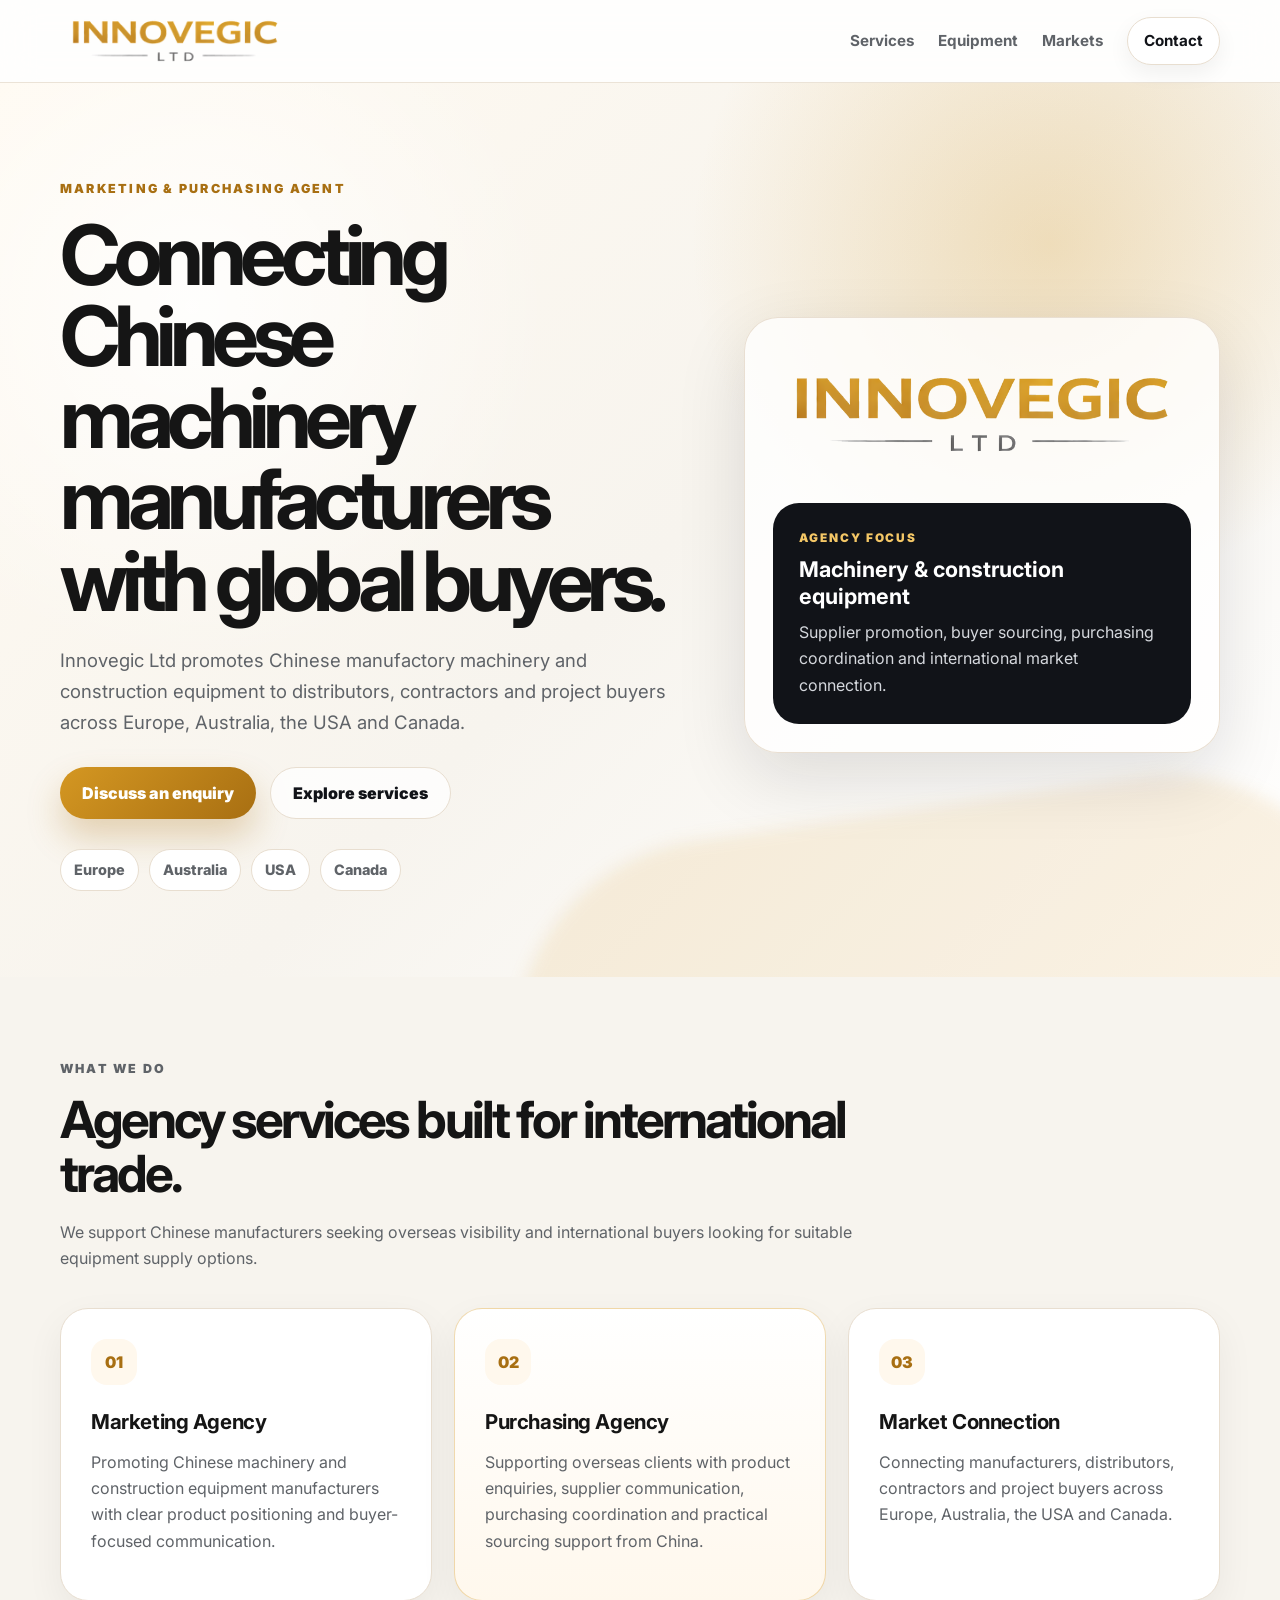
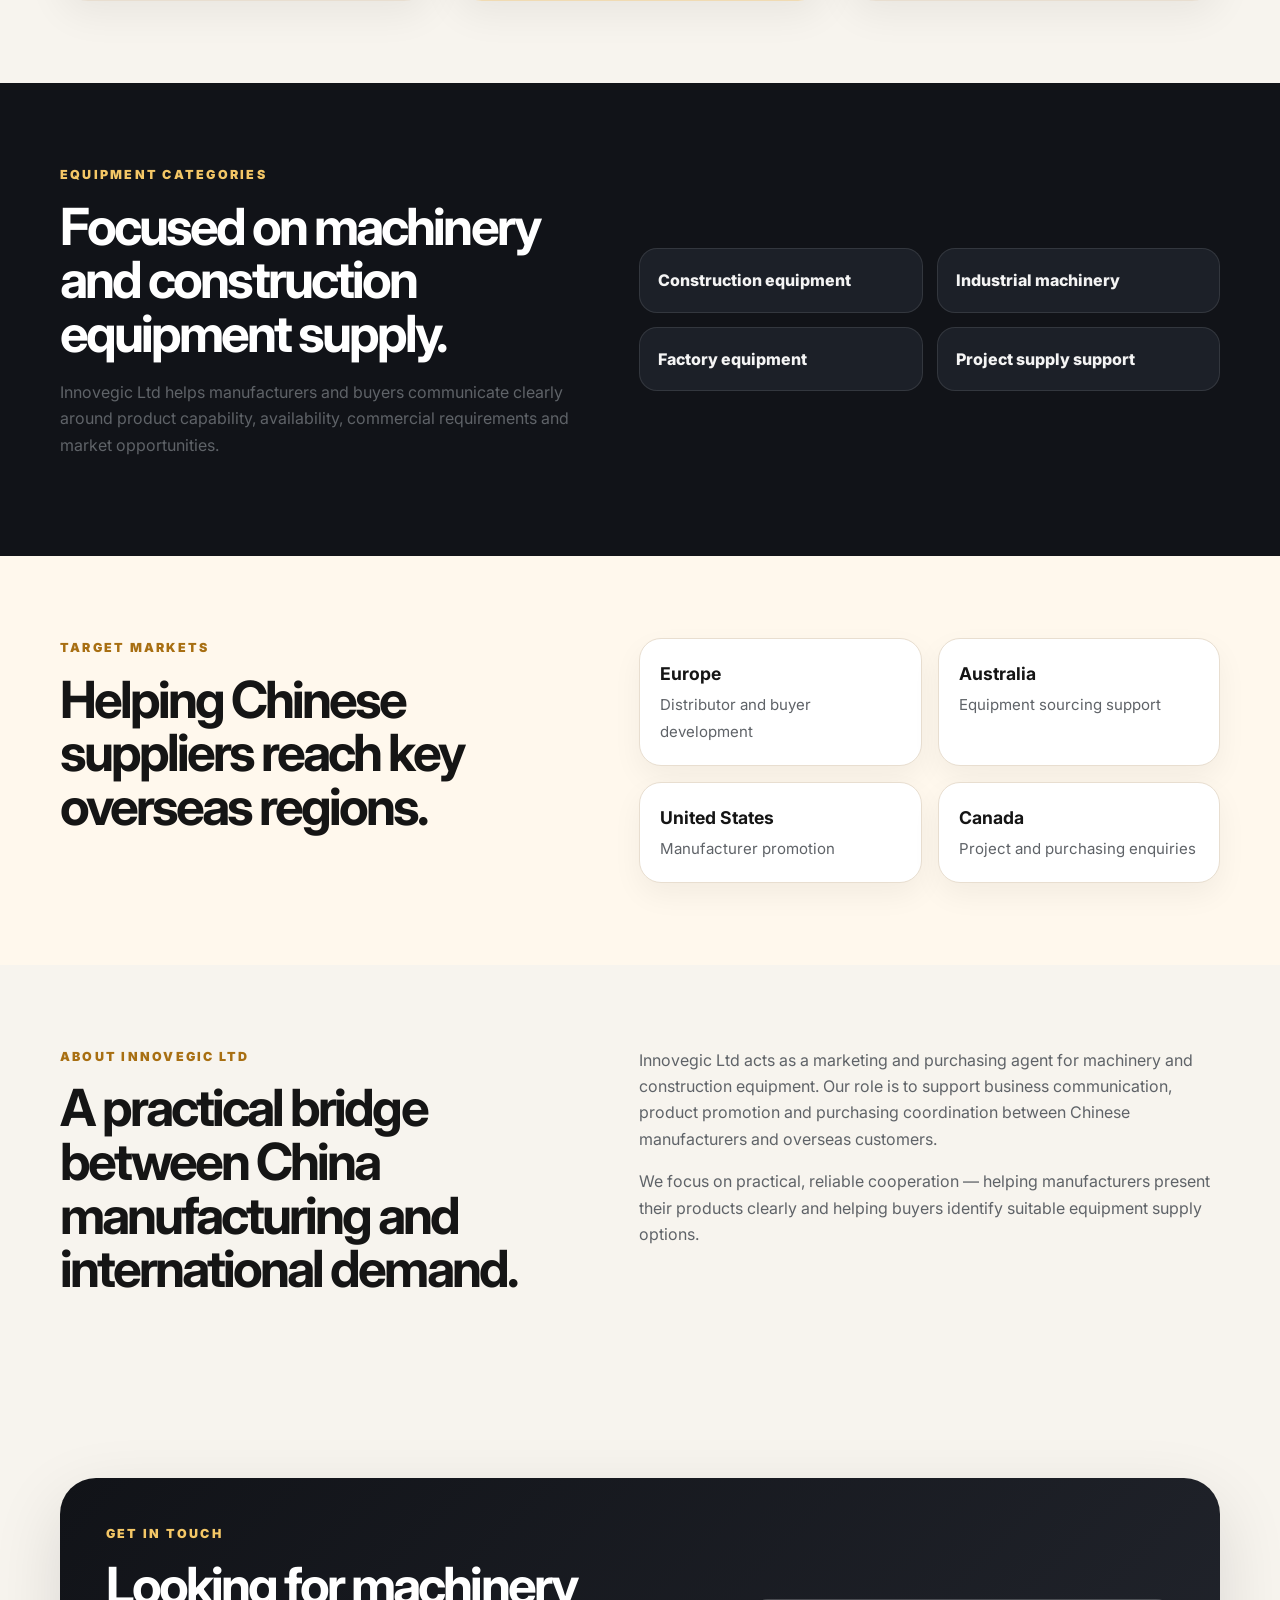
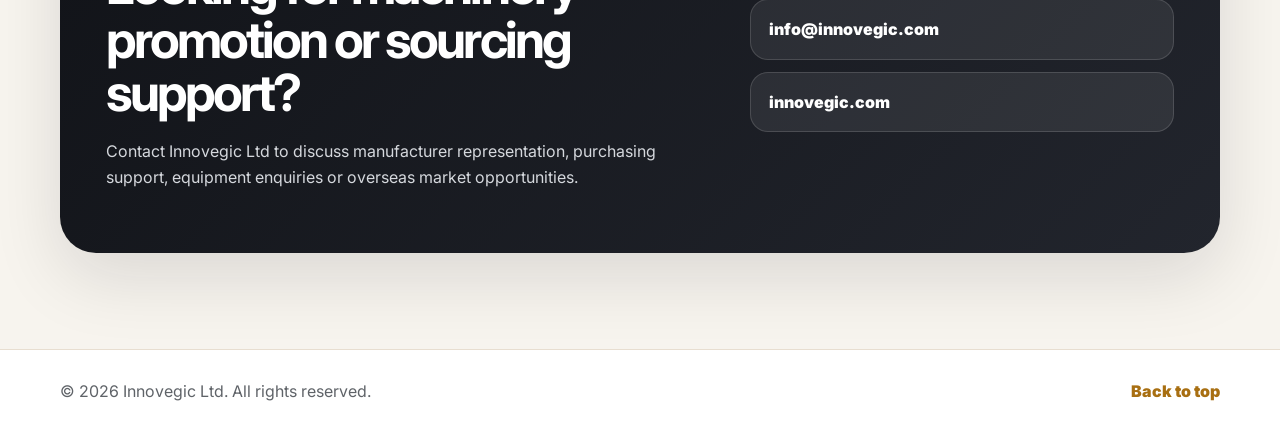
==== index.html @ ca4c2d1f "Add files via upload first load" ====
<!DOCTYPE html>
<html lang="en-GB">
<head>
  <meta charset="UTF-8" />
  <meta name="viewport" content="width=device-width, initial-scale=1.0" />
  <meta name="description" content="Innovegic Ltd is a marketing and purchasing agent helping Chinese machinery and construction equipment manufacturers reach buyers in Europe, Australia, the USA and Canada." />
  <meta name="keywords" content="Innovegic Ltd, China machinery, construction equipment, marketing agent, purchasing agent, sourcing agent, Europe, Australia, USA, Canada" />
  <meta name="theme-color" content="#d49722" />
  <meta property="og:title" content="Innovegic Ltd | Machinery & Construction Equipment Agency" />
  <meta property="og:description" content="Marketing and purchasing agency for Chinese machinery and construction equipment manufacturers targeting Europe, Australia, the USA and Canada." />
  <meta property="og:type" content="website" />
  <meta property="og:url" content="https://innovegic.com" />
  <meta property="og:image" content="social-preview.png" />
  <title>Innovegic Ltd | Machinery & Construction Equipment Agency</title>
  <link rel="preconnect" href="https://fonts.googleapis.com">
  <link rel="preconnect" href="https://fonts.gstatic.com" crossorigin>
  <link href="https://fonts.googleapis.com/css2?family=Inter:wght@400;500;600;700;800;900&display=swap" rel="stylesheet">
  <link rel="stylesheet" href="style.css" />
</head>
<body>
  <header class="site-header">
    <div class="container nav-wrap">
      <a class="brand" href="#top" aria-label="Innovegic Ltd home">
        <img src="innovegic-logo-header.png" alt="Innovegic Ltd" class="brand-logo" />
      </a>
      <nav class="nav" aria-label="Primary navigation">
        <a href="#services">Services</a>
        <a href="#equipment">Equipment</a>
        <a href="#markets">Markets</a>
        <a href="#contact" class="nav-cta">Contact</a>
      </nav>
    </div>
  </header>

  <main id="top">
    <section class="hero">
      <div class="container hero-grid">
        <div class="hero-content">
          <p class="eyebrow">Marketing & purchasing agent</p>
          <h1>Connecting Chinese machinery manufacturers with global buyers.</h1>
          <p class="hero-text">
            Innovegic Ltd promotes Chinese manufactory machinery and construction equipment to
            distributors, contractors and project buyers across Europe, Australia, the USA and Canada.
          </p>
          <div class="hero-actions">
            <a class="btn btn-primary" href="mailto:info@innovegic.com">Discuss an enquiry</a>
            <a class="btn btn-secondary" href="#services">Explore services</a>
          </div>
          <div class="trust-row" aria-label="Target regions">
            <span>Europe</span><span>Australia</span><span>USA</span><span>Canada</span>
          </div>
        </div>
        <aside class="hero-panel" aria-label="Innovegic agency summary">
          <img src="innovegic-logo-transparent.png" alt="Innovegic Ltd logo" class="panel-logo" />
          <div class="panel-card">
            <span class="panel-label">Agency focus</span>
            <strong>Machinery & construction equipment</strong>
            <p>Supplier promotion, buyer sourcing, purchasing coordination and international market connection.</p>
          </div>
        </aside>
      </div>
    </section>

    <section id="services" class="section">
      <div class="container">
        <div class="section-heading">
          <p class="eyebrow">What we do</p>
          <h2>Agency services built for international trade.</h2>
          <p>
            We support Chinese manufacturers seeking overseas visibility and international buyers looking for suitable equipment supply options.
          </p>
        </div>
        <div class="cards three">
          <article class="card">
            <div class="icon">01</div>
            <h3>Marketing Agency</h3>
            <p>Promoting Chinese machinery and construction equipment manufacturers with clear product positioning and buyer-focused communication.</p>
          </article>
          <article class="card featured-card">
            <div class="icon">02</div>
            <h3>Purchasing Agency</h3>
            <p>Supporting overseas clients with product enquiries, supplier communication, purchasing coordination and practical sourcing support from China.</p>
          </article>
          <article class="card">
            <div class="icon">03</div>
            <h3>Market Connection</h3>
            <p>Connecting manufacturers, distributors, contractors and project buyers across Europe, Australia, the USA and Canada.</p>
          </article>
        </div>
      </div>
    </section>

    <section id="equipment" class="section section-dark">
      <div class="container split align-center">
        <div>
          <p class="eyebrow gold">Equipment categories</p>
          <h2>Focused on machinery and construction equipment supply.</h2>
          <p>
            Innovegic Ltd helps manufacturers and buyers communicate clearly around product capability,
            availability, commercial requirements and market opportunities.
          </p>
        </div>
        <div class="equipment-grid">
          <span>Construction equipment</span>
          <span>Industrial machinery</span>
          <span>Factory equipment</span>
          <span>Project supply support</span>
        </div>
      </div>
    </section>

    <section id="markets" class="section section-soft">
      <div class="container split">
        <div>
          <p class="eyebrow">Target markets</p>
          <h2>Helping Chinese suppliers reach key overseas regions.</h2>
        </div>
        <div class="market-list">
          <div class="market-item"><strong>Europe</strong><span>Distributor and buyer development</span></div>
          <div class="market-item"><strong>Australia</strong><span>Equipment sourcing support</span></div>
          <div class="market-item"><strong>United States</strong><span>Manufacturer promotion</span></div>
          <div class="market-item"><strong>Canada</strong><span>Project and purchasing enquiries</span></div>
        </div>
      </div>
    </section>

    <section id="about" class="section">
      <div class="container split">
        <div>
          <p class="eyebrow">About Innovegic Ltd</p>
          <h2>A practical bridge between China manufacturing and international demand.</h2>
        </div>
        <div class="copy-block">
          <p>
            Innovegic Ltd acts as a marketing and purchasing agent for machinery and construction equipment.
            Our role is to support business communication, product promotion and purchasing coordination between
            Chinese manufacturers and overseas customers.
          </p>
          <p>
            We focus on practical, reliable cooperation — helping manufacturers present their products clearly and helping buyers identify suitable equipment supply options.
          </p>
        </div>
      </div>
    </section>

    <section id="contact" class="section contact-section">
      <div class="container contact-box">
        <div>
          <p class="eyebrow gold">Get in touch</p>
          <h2>Looking for machinery promotion or sourcing support?</h2>
          <p>
            Contact Innovegic Ltd to discuss manufacturer representation, purchasing support,
            equipment enquiries or overseas market opportunities.
          </p>
        </div>
        <div class="contact-details">
          <a class="contact-link" href="mailto:info@innovegic.com">info@innovegic.com</a>
          <a class="contact-link" href="https://innovegic.com">innovegic.com</a>
        </div>
      </div>
    </section>
  </main>

  <footer class="site-footer">
    <div class="container footer-wrap">
      <p>© <span id="year"></span> Innovegic Ltd. All rights reserved.</p>
      <a href="#top">Back to top</a>
    </div>
  </footer>

  <script>
    document.getElementById('year').textContent = new Date().getFullYear();
  </script>
</body>
</html>
---- style.css ----
/* Innovegic Ltd professional static website */
:root {
  --bg: #f7f4ee;
  --surface: #ffffff;
  --surface-soft: #fff8ed;
  --text: #151515;
  --muted: #5f6368;
  --dark: #111318;
  --dark-soft: #1c2028;
  --gold: #d49722;
  --gold-dark: #a86f12;
  --gold-light: #f4c766;
  --border: #e8ded0;
  --shadow: 0 24px 70px rgba(17, 19, 24, 0.12);
  --radius: 28px;
}

* { box-sizing: border-box; }
html { scroll-behavior: smooth; }
body {
  margin: 0;
  font-family: 'Inter', system-ui, -apple-system, BlinkMacSystemFont, 'Segoe UI', sans-serif;
  color: var(--text);
  background: var(--bg);
  line-height: 1.65;
}
a { color: inherit; }
.container { width: min(1160px, calc(100% - 34px)); margin: 0 auto; }

.site-header {
  position: sticky;
  top: 0;
  z-index: 50;
  background: rgba(255, 255, 255, 0.88);
  backdrop-filter: blur(18px);
  border-bottom: 1px solid rgba(232, 222, 208, 0.85);
}
.nav-wrap {
  min-height: 82px;
  display: flex;
  align-items: center;
  justify-content: space-between;
  gap: 28px;
}
.brand { display: inline-flex; align-items: center; text-decoration: none; }
.brand-logo { width: 230px; max-width: 52vw; height: auto; display: block; }
.nav { display: flex; align-items: center; gap: 24px; color: var(--muted); font-weight: 700; font-size: 0.95rem; }
.nav a { text-decoration: none; }
.nav a:hover { color: var(--gold-dark); }
.nav-cta { color: var(--dark) !important; border: 1px solid var(--border); background: #fff; padding: 10px 16px; border-radius: 999px; box-shadow: 0 8px 22px rgba(17, 19, 24, 0.06); }

.hero {
  position: relative;
  overflow: hidden;
  padding: 96px 0 86px;
  background:
    radial-gradient(circle at 82% 18%, rgba(212, 151, 34, 0.26), transparent 28%),
    radial-gradient(circle at 15% 25%, rgba(255, 255, 255, 0.85), transparent 28%),
    linear-gradient(135deg, #fffaf1 0%, #f7f4ee 52%, #ffffff 100%);
}
.hero::after {
  content: '';
  position: absolute;
  inset: auto -8% -28% 40%;
  height: 420px;
  border-radius: 999px;
  background: rgba(212, 151, 34, 0.12);
  filter: blur(8px);
  transform: rotate(-8deg);
}
.hero-grid { position: relative; z-index: 1; display: grid; grid-template-columns: 1.14fr 0.86fr; gap: 54px; align-items: center; }
.eyebrow { margin: 0 0 14px; color: var(--gold-dark); font-size: 0.78rem; text-transform: uppercase; letter-spacing: 0.18em; font-weight: 900; }
.eyebrow.gold { color: var(--gold-light); }
h1, h2, h3, p { margin-top: 0; }
h1 { max-width: 820px; font-size: clamp(2.55rem, 6.5vw, 5.25rem); line-height: 0.98; letter-spacing: -0.078em; margin-bottom: 24px; }
h2 { font-size: clamp(2rem, 4vw, 3.2rem); line-height: 1.05; letter-spacing: -0.058em; margin-bottom: 18px; }
h3 { font-size: 1.28rem; margin-bottom: 10px; letter-spacing: -0.02em; }
.hero-text { max-width: 720px; color: var(--muted); font-size: 1.16rem; margin-bottom: 30px; }
.hero-actions { display: flex; flex-wrap: wrap; gap: 14px; margin-bottom: 30px; }
.btn { display: inline-flex; align-items: center; justify-content: center; min-height: 52px; padding: 0 22px; border-radius: 999px; text-decoration: none; font-weight: 900; transition: transform .18s ease, box-shadow .18s ease, background .18s ease; }
.btn:hover { transform: translateY(-2px); }
.btn-primary { color: white; background: linear-gradient(135deg, var(--gold), var(--gold-dark)); box-shadow: 0 18px 34px rgba(168, 111, 18, 0.28); }
.btn-secondary { color: var(--dark); background: rgba(255,255,255,0.78); border: 1px solid var(--border); }
.trust-row { display: flex; flex-wrap: wrap; gap: 10px; }
.trust-row span { background: #fff; border: 1px solid var(--border); border-radius: 999px; padding: 8px 13px; color: var(--muted); font-weight: 800; font-size: 0.9rem; }

.hero-panel { background: rgba(255, 255, 255, 0.78); border: 1px solid rgba(232, 222, 208, 0.95); border-radius: 34px; padding: 28px; box-shadow: var(--shadow); }
.panel-logo { width: 100%; height: auto; display: block; margin: 8px auto 28px; }
.panel-card { background: var(--dark); color: #fff; border-radius: 26px; padding: 26px; }
.panel-label { display: block; color: var(--gold-light); font-weight: 900; text-transform: uppercase; letter-spacing: 0.16em; font-size: 0.74rem; margin-bottom: 8px; }
.panel-card strong { display: block; font-size: 1.35rem; line-height: 1.22; margin-bottom: 10px; }
.panel-card p { margin-bottom: 0; color: #d5d8dd; }

.section { padding: 82px 0; }
.section-heading { max-width: 800px; margin-bottom: 36px; }
.section-heading p, .copy-block p, .card p, .contact-box p, .section-dark p { color: var(--muted); }
.cards { display: grid; gap: 22px; }
.cards.three { grid-template-columns: repeat(3, 1fr); }
.card { background: var(--surface); border: 1px solid var(--border); border-radius: var(--radius); padding: 30px; box-shadow: 0 14px 38px rgba(17,19,24,0.06); transition: transform .18s ease, box-shadow .18s ease; }
.card:hover { transform: translateY(-4px); box-shadow: 0 22px 48px rgba(17,19,24,0.10); }
.featured-card { background: linear-gradient(180deg, #ffffff, #fff8ed); border-color: rgba(212,151,34,0.34); }
.icon { width: 46px; height: 46px; border-radius: 16px; display: grid; place-items: center; background: var(--surface-soft); color: var(--gold-dark); font-weight: 900; margin-bottom: 20px; }

.split { display: grid; grid-template-columns: 0.95fr 1.05fr; gap: 54px; align-items: start; }
.align-center { align-items: center; }
.section-dark { background: var(--dark); color: #fff; }
.section-dark h2 { color: #fff; }
.equipment-grid { display: grid; grid-template-columns: repeat(2, 1fr); gap: 14px; }
.equipment-grid span { background: var(--dark-soft); border: 1px solid rgba(255,255,255,0.10); border-radius: 18px; padding: 18px; color: #f4f4f4; font-weight: 800; }
.section-soft { background: var(--surface-soft); }
.market-list { display: grid; grid-template-columns: repeat(2, 1fr); gap: 16px; }
.market-item { background: #fff; border: 1px solid var(--border); border-radius: 22px; padding: 20px; box-shadow: 0 12px 30px rgba(17,19,24,0.05); }
.market-item strong { display: block; font-size: 1.1rem; margin-bottom: 3px; }
.market-item span { color: var(--muted); font-size: 0.94rem; }

.contact-section { padding-bottom: 96px; }
.contact-box { display: grid; grid-template-columns: 1.18fr 0.82fr; gap: 34px; align-items: center; background: linear-gradient(135deg, #111318, #22252d); color: white; border-radius: 36px; padding: 46px; box-shadow: var(--shadow); }
.contact-box p { color: #d5d8dd; }
.contact-details { display: grid; gap: 12px; }
.contact-link { display: block; text-decoration: none; background: rgba(255,255,255,0.08); border: 1px solid rgba(255,255,255,0.14); border-radius: 18px; padding: 16px 18px; font-weight: 900; }
.contact-link:hover { background: rgba(255,255,255,0.13); }
.site-footer { border-top: 1px solid var(--border); background: #fff; color: var(--muted); }
.footer-wrap { min-height: 82px; display: flex; align-items: center; justify-content: space-between; gap: 20px; }
.footer-wrap p { margin: 0; }
.footer-wrap a { font-weight: 900; text-decoration: none; color: var(--gold-dark); }

@media (max-width: 900px) {
  .hero-grid, .cards.three, .split, .contact-box { grid-template-columns: 1fr; }
  .hero { padding: 62px 0 70px; }
  .nav { display: none; }
  .brand-logo { width: 205px; }
  .equipment-grid, .market-list { grid-template-columns: 1fr; }
  .contact-box { padding: 32px; }
}
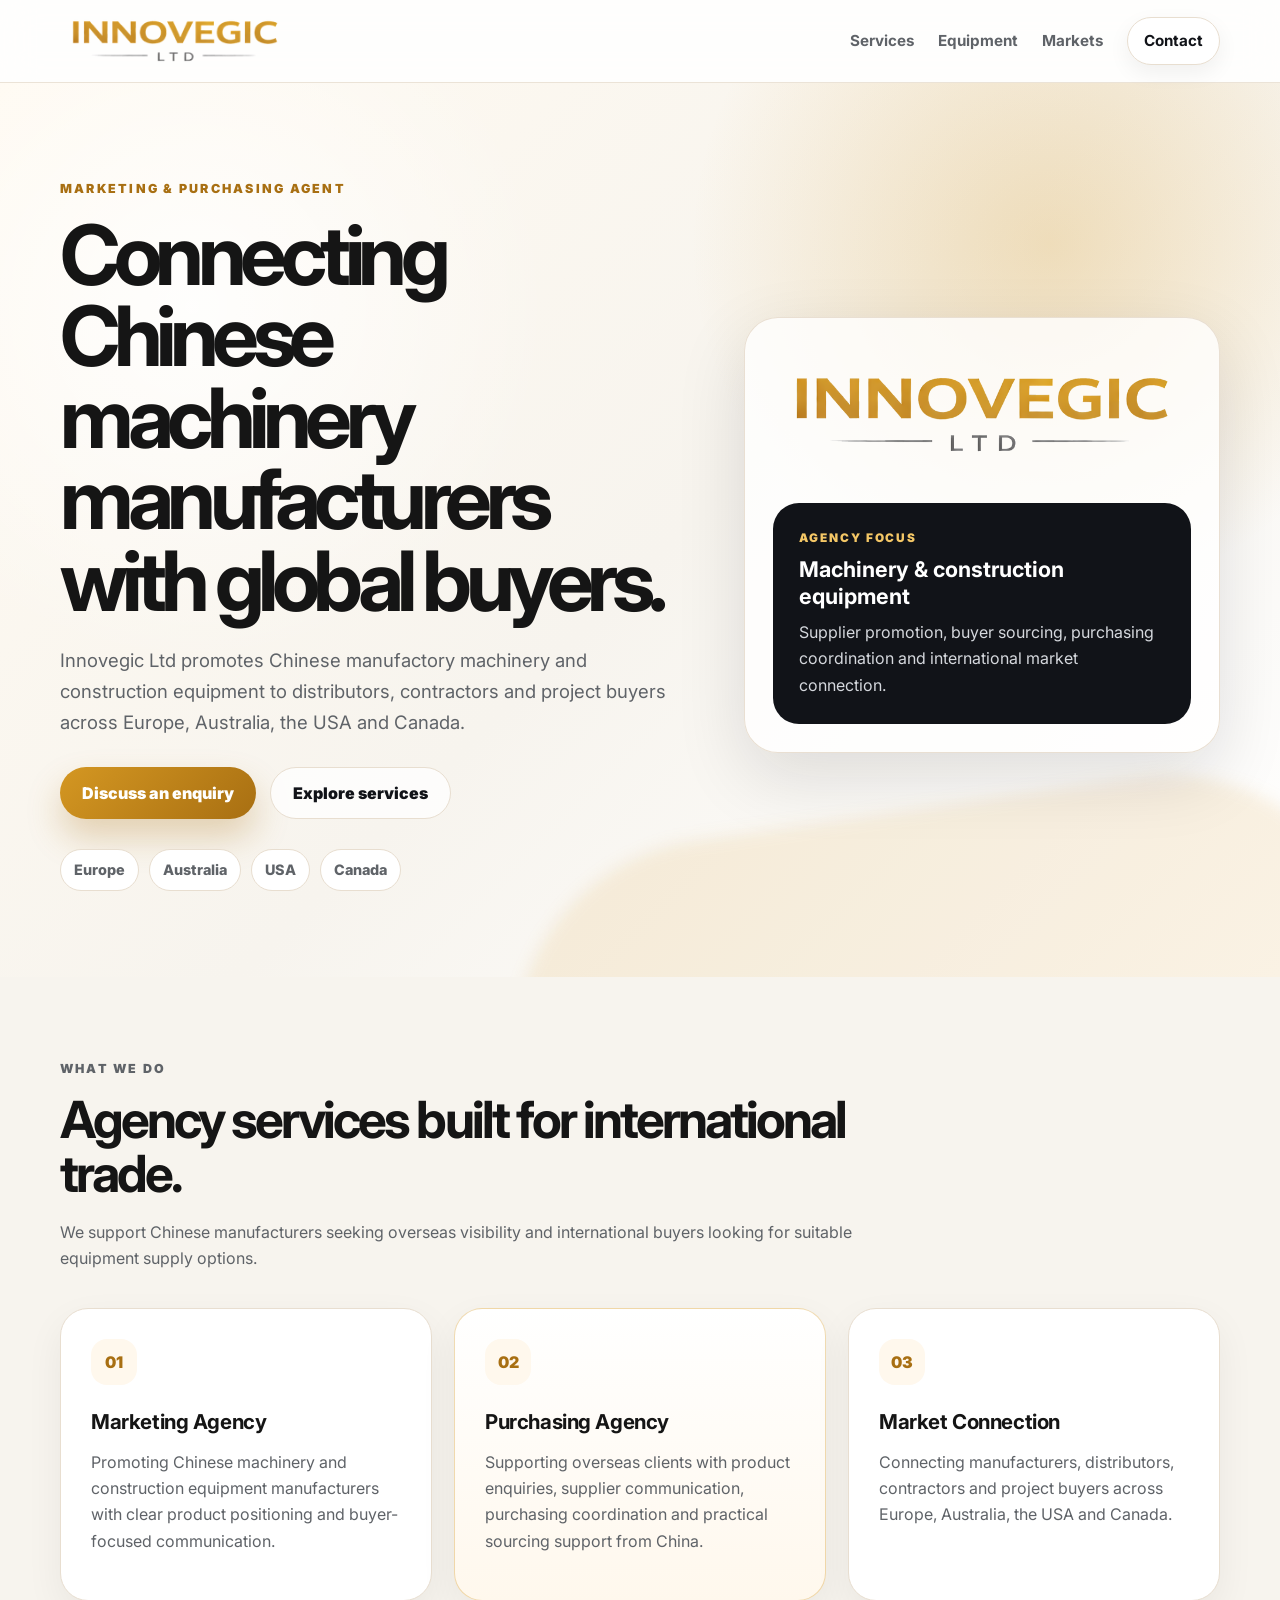
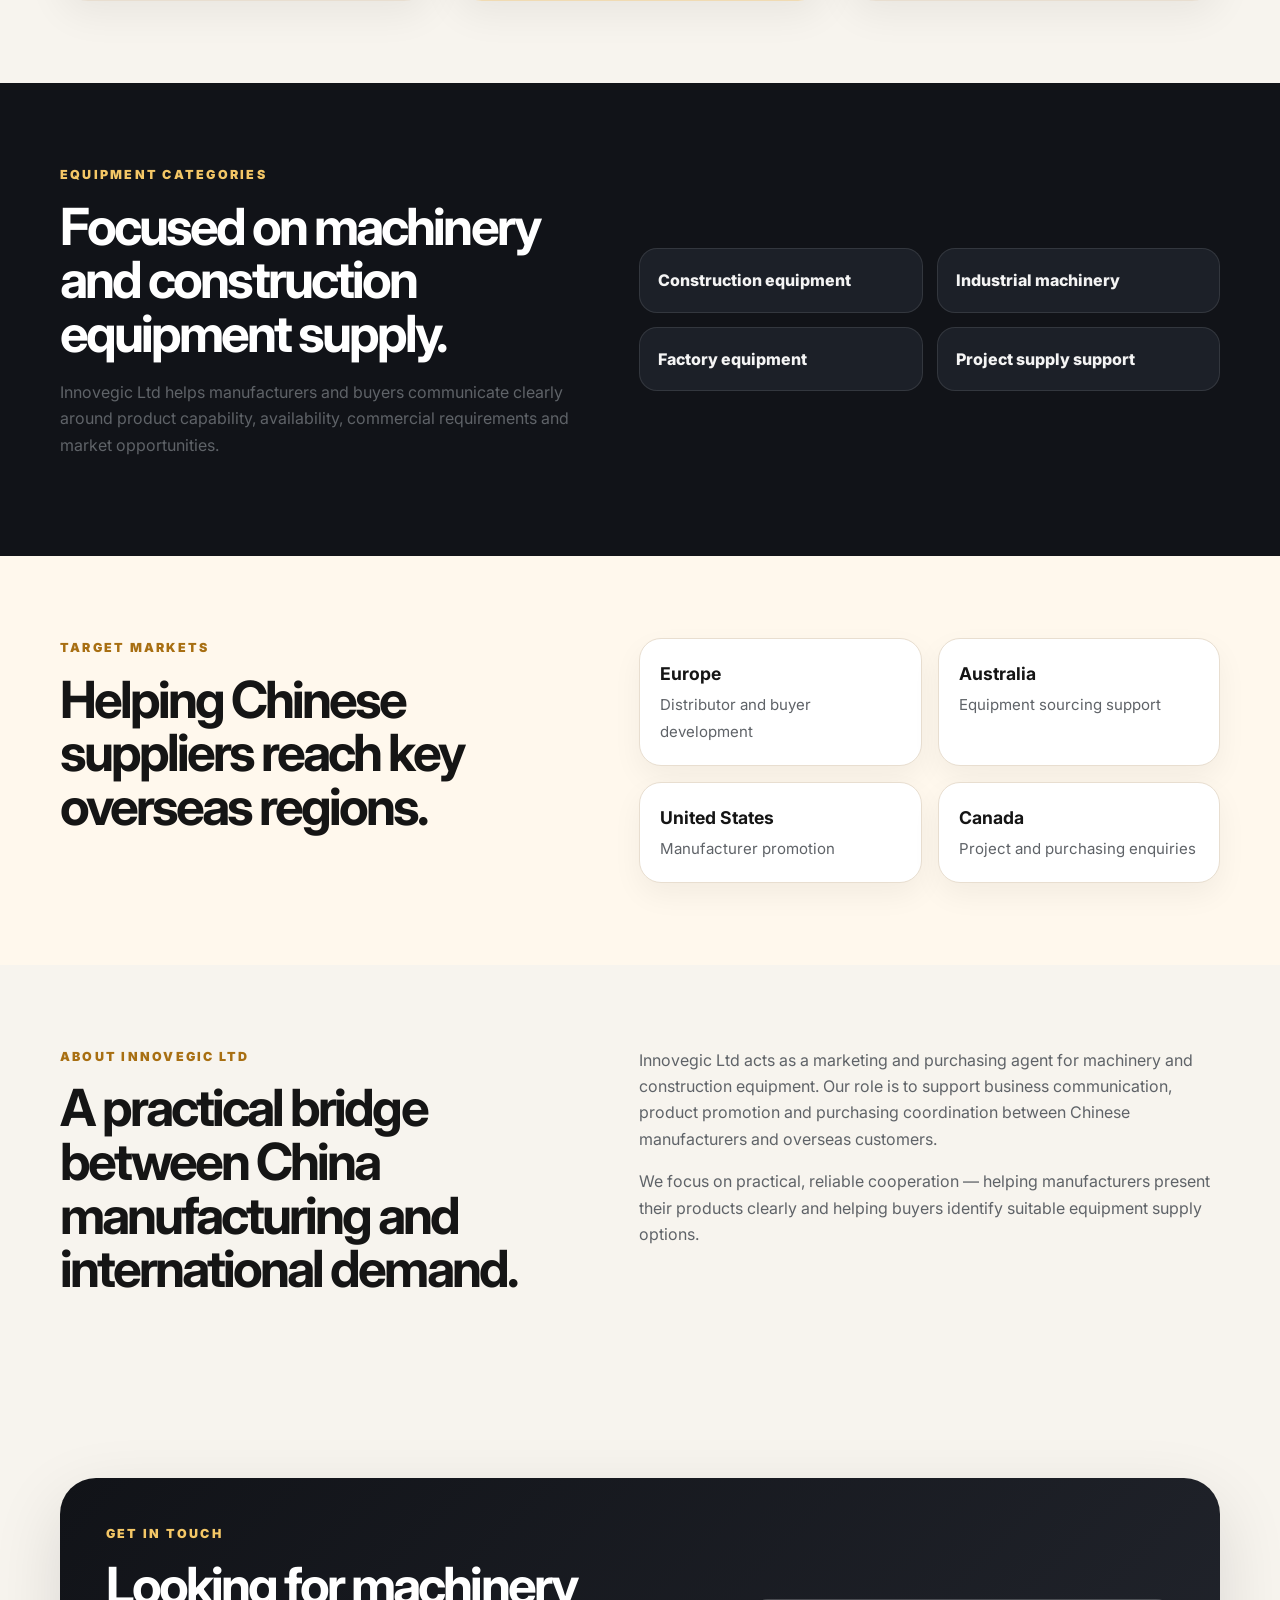
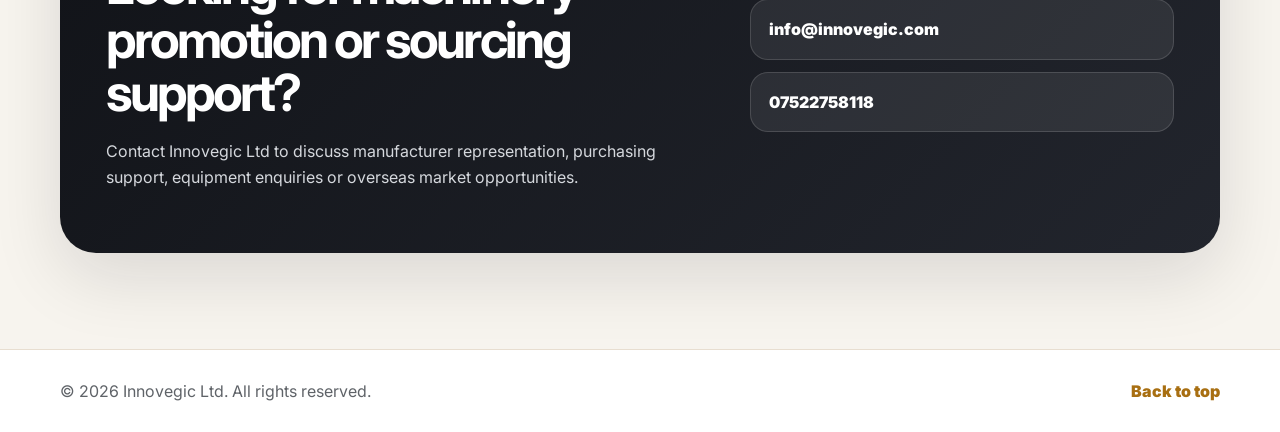
==== commit 7ed47429: "Update index.html add phone number" ====
--- a/index.html
+++ b/index.html
@@ -155,7 +155,7 @@
         </div>
         <div class="contact-details">
           <a class="contact-link" href="mailto:info@innovegic.com">info@innovegic.com</a>
-          <a class="contact-link" href="https://innovegic.com">innovegic.com</a>
+          <span class="contact-link">07522758118</span>
         </div>
       </div>
     </section>
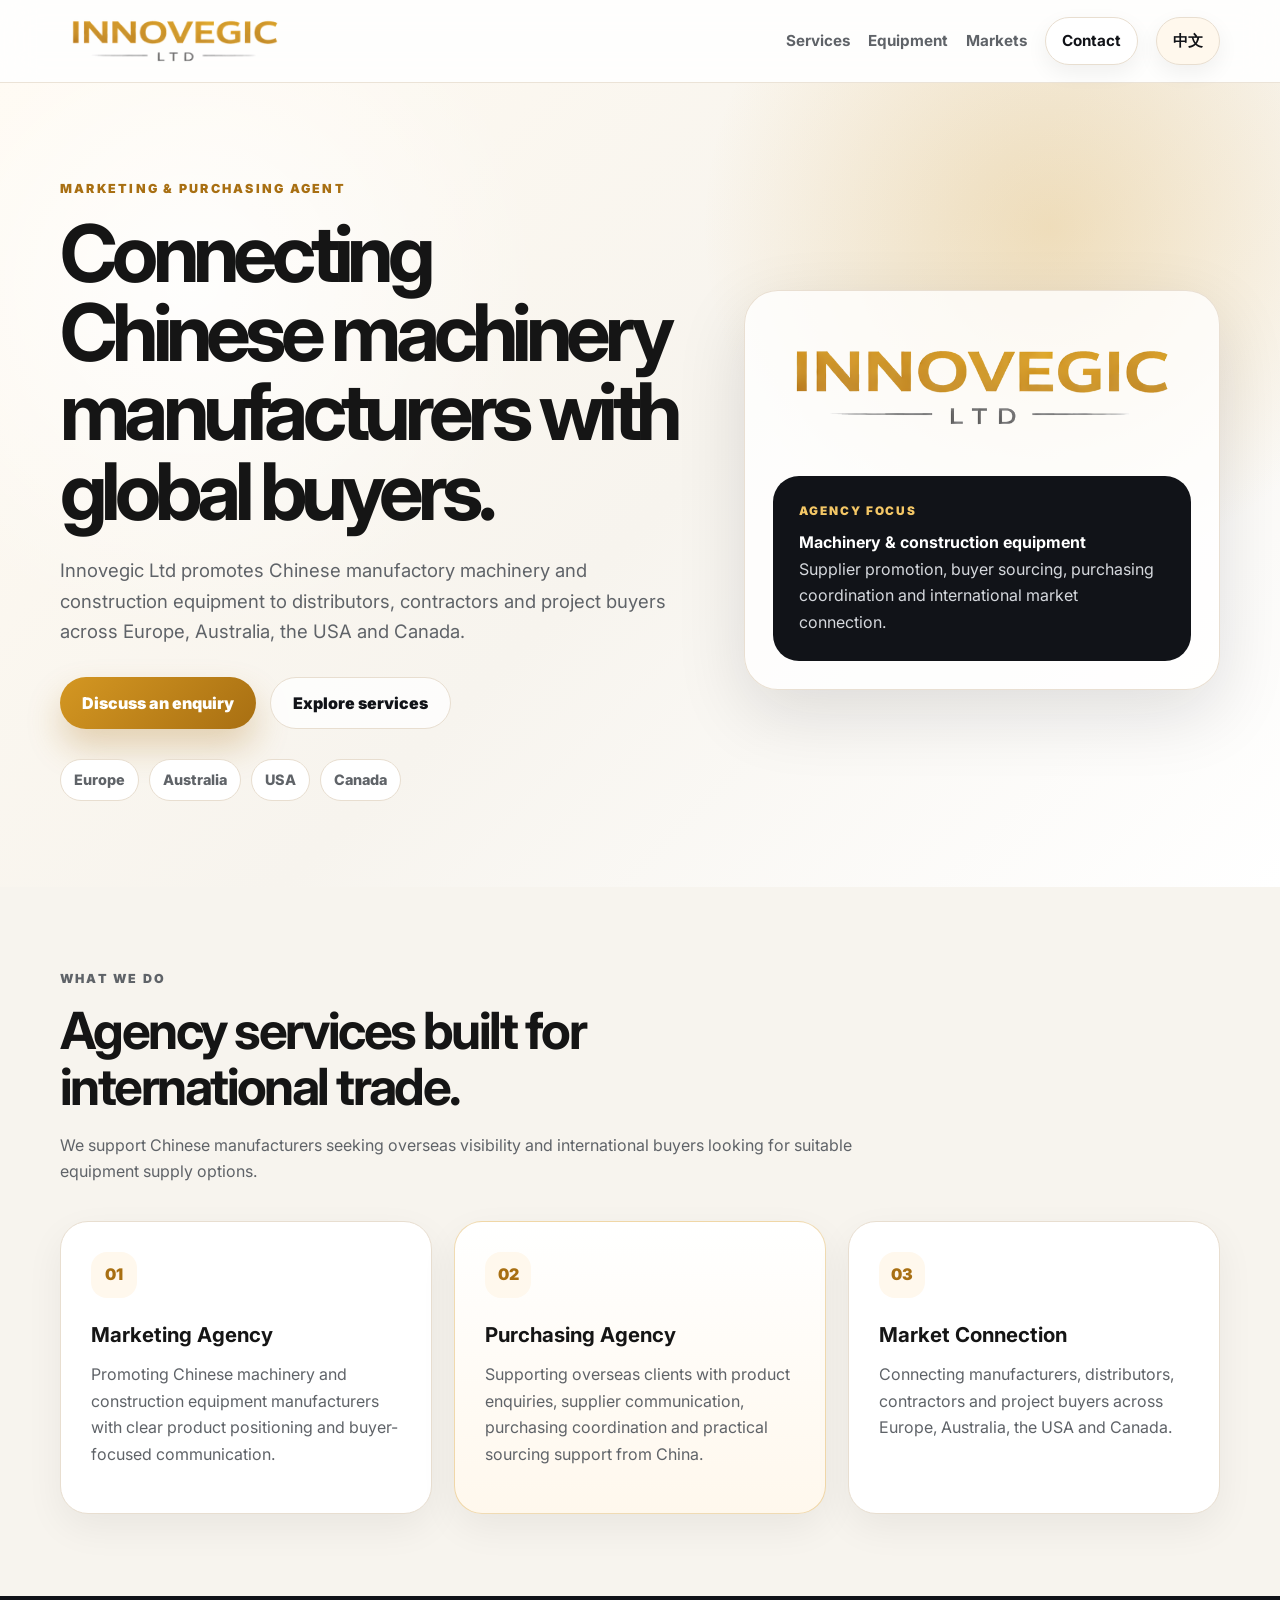
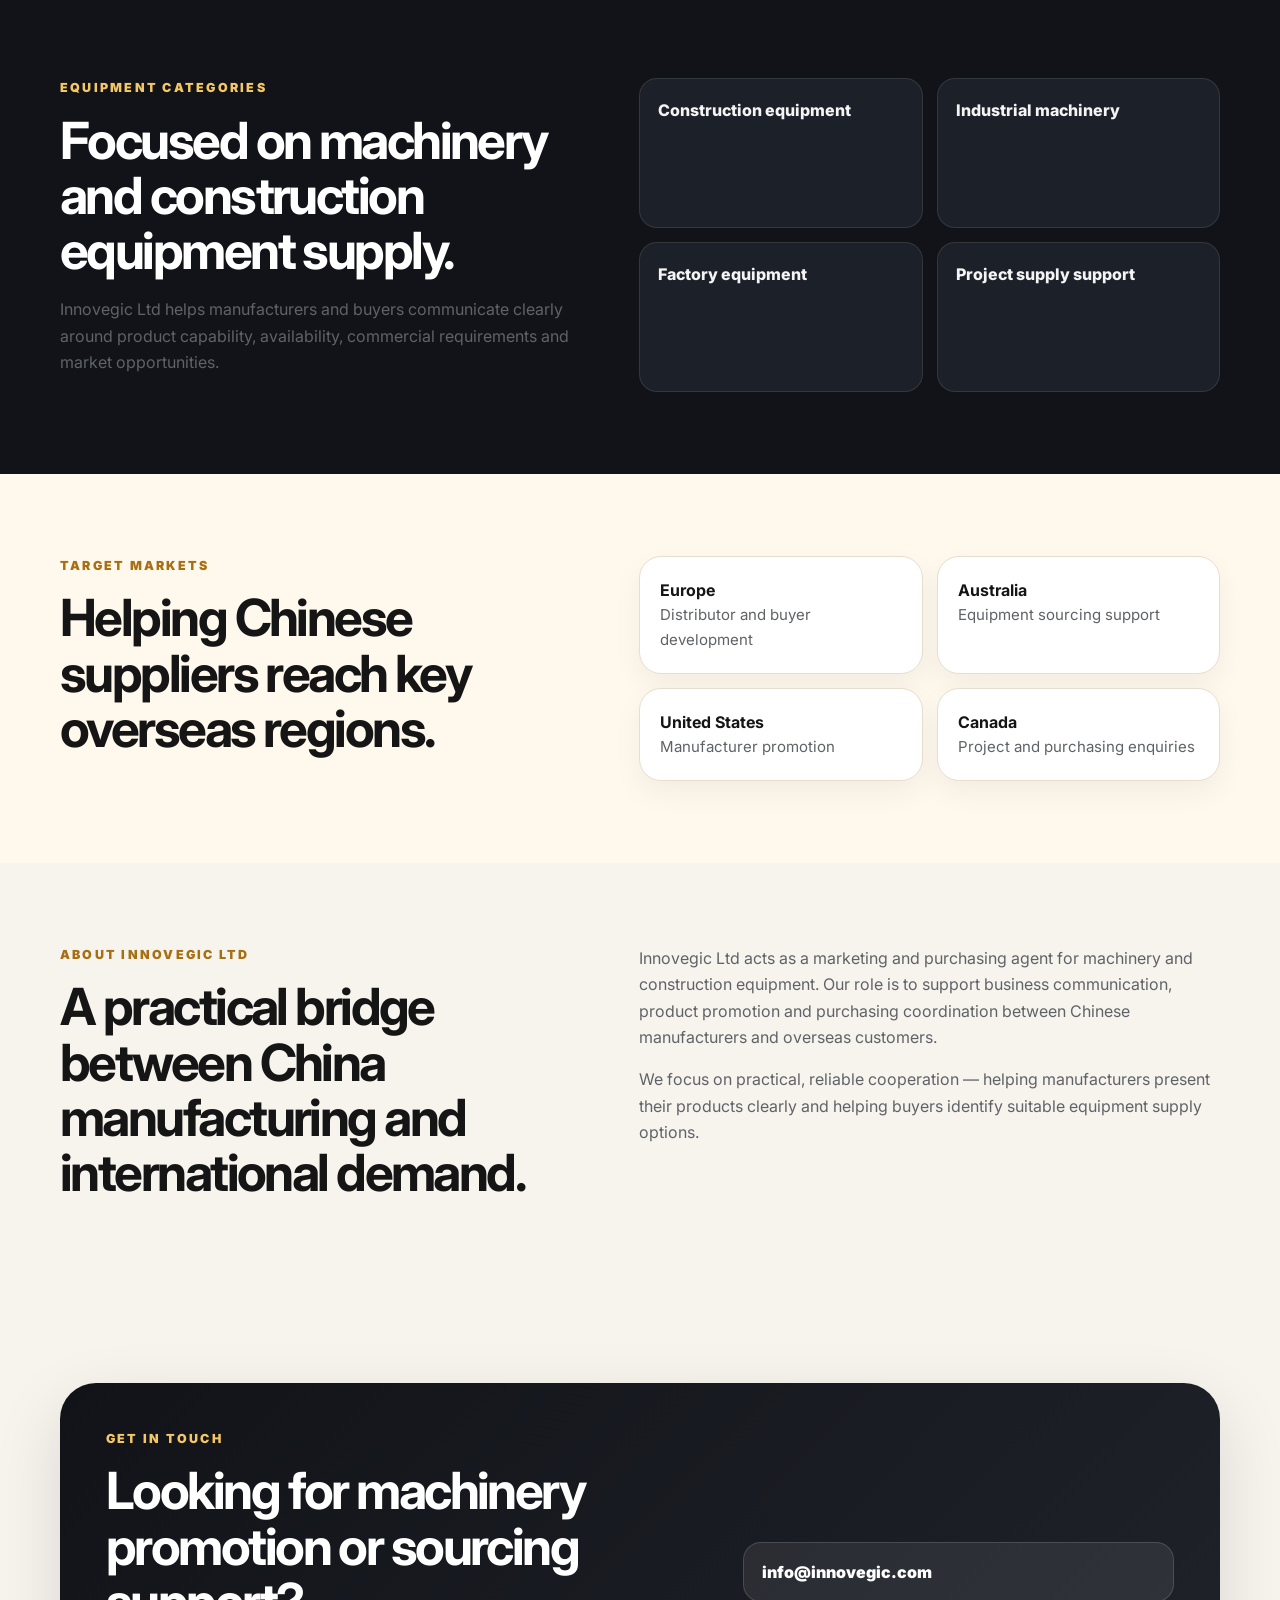
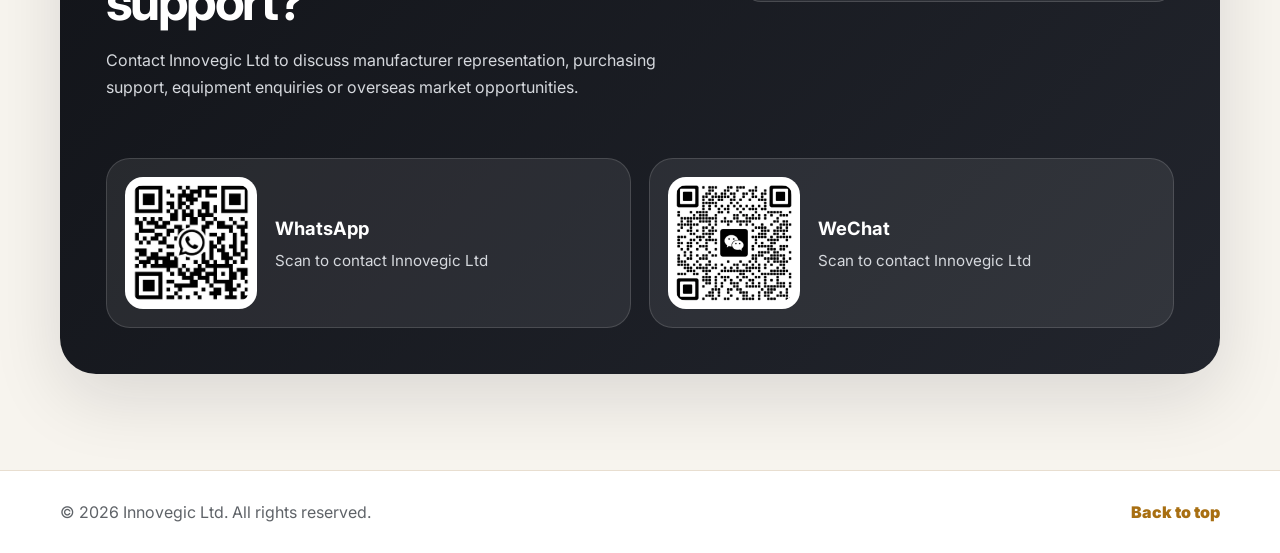
==== commit f021f463: "d d" ====
--- a/index.html
+++ b/index.html
@@ -4,13 +4,11 @@
   <meta charset="UTF-8" />
   <meta name="viewport" content="width=device-width, initial-scale=1.0" />
   <meta name="description" content="Innovegic Ltd is a marketing and purchasing agent helping Chinese machinery and construction equipment manufacturers reach buyers in Europe, Australia, the USA and Canada." />
-  <meta name="keywords" content="Innovegic Ltd, China machinery, construction equipment, marketing agent, purchasing agent, sourcing agent, Europe, Australia, USA, Canada" />
   <meta name="theme-color" content="#d49722" />
   <meta property="og:title" content="Innovegic Ltd | Machinery & Construction Equipment Agency" />
   <meta property="og:description" content="Marketing and purchasing agency for Chinese machinery and construction equipment manufacturers targeting Europe, Australia, the USA and Canada." />
   <meta property="og:type" content="website" />
-  <meta property="og:url" content="https://innovegic.com" />
-  <meta property="og:image" content="social-preview.png" />
+  <meta property="og:image" content="assets/social-preview.png" />
   <title>Innovegic Ltd | Machinery & Construction Equipment Agency</title>
   <link rel="preconnect" href="https://fonts.googleapis.com">
   <link rel="preconnect" href="https://fonts.gstatic.com" crossorigin>
@@ -18,158 +16,13 @@
   <link rel="stylesheet" href="style.css" />
 </head>
 <body>
-  <header class="site-header">
-    <div class="container nav-wrap">
-      <a class="brand" href="#top" aria-label="Innovegic Ltd home">
-        <img src="innovegic-logo-header.png" alt="Innovegic Ltd" class="brand-logo" />
-      </a>
-      <nav class="nav" aria-label="Primary navigation">
-        <a href="#services">Services</a>
-        <a href="#equipment">Equipment</a>
-        <a href="#markets">Markets</a>
-        <a href="#contact" class="nav-cta">Contact</a>
-      </nav>
-    </div>
-  </header>
-
-  <main id="top">
-    <section class="hero">
-      <div class="container hero-grid">
-        <div class="hero-content">
-          <p class="eyebrow">Marketing & purchasing agent</p>
-          <h1>Connecting Chinese machinery manufacturers with global buyers.</h1>
-          <p class="hero-text">
-            Innovegic Ltd promotes Chinese manufactory machinery and construction equipment to
-            distributors, contractors and project buyers across Europe, Australia, the USA and Canada.
-          </p>
-          <div class="hero-actions">
-            <a class="btn btn-primary" href="mailto:info@innovegic.com">Discuss an enquiry</a>
-            <a class="btn btn-secondary" href="#services">Explore services</a>
-          </div>
-          <div class="trust-row" aria-label="Target regions">
-            <span>Europe</span><span>Australia</span><span>USA</span><span>Canada</span>
-          </div>
-        </div>
-        <aside class="hero-panel" aria-label="Innovegic agency summary">
-          <img src="innovegic-logo-transparent.png" alt="Innovegic Ltd logo" class="panel-logo" />
-          <div class="panel-card">
-            <span class="panel-label">Agency focus</span>
-            <strong>Machinery & construction equipment</strong>
-            <p>Supplier promotion, buyer sourcing, purchasing coordination and international market connection.</p>
-          </div>
-        </aside>
-      </div>
-    </section>
-
-    <section id="services" class="section">
-      <div class="container">
-        <div class="section-heading">
-          <p class="eyebrow">What we do</p>
-          <h2>Agency services built for international trade.</h2>
-          <p>
-            We support Chinese manufacturers seeking overseas visibility and international buyers looking for suitable equipment supply options.
-          </p>
-        </div>
-        <div class="cards three">
-          <article class="card">
-            <div class="icon">01</div>
-            <h3>Marketing Agency</h3>
-            <p>Promoting Chinese machinery and construction equipment manufacturers with clear product positioning and buyer-focused communication.</p>
-          </article>
-          <article class="card featured-card">
-            <div class="icon">02</div>
-            <h3>Purchasing Agency</h3>
-            <p>Supporting overseas clients with product enquiries, supplier communication, purchasing coordination and practical sourcing support from China.</p>
-          </article>
-          <article class="card">
-            <div class="icon">03</div>
-            <h3>Market Connection</h3>
-            <p>Connecting manufacturers, distributors, contractors and project buyers across Europe, Australia, the USA and Canada.</p>
-          </article>
-        </div>
-      </div>
-    </section>
-
-    <section id="equipment" class="section section-dark">
-      <div class="container split align-center">
-        <div>
-          <p class="eyebrow gold">Equipment categories</p>
-          <h2>Focused on machinery and construction equipment supply.</h2>
-          <p>
-            Innovegic Ltd helps manufacturers and buyers communicate clearly around product capability,
-            availability, commercial requirements and market opportunities.
-          </p>
-        </div>
-        <div class="equipment-grid">
-          <span>Construction equipment</span>
-          <span>Industrial machinery</span>
-          <span>Factory equipment</span>
-          <span>Project supply support</span>
-        </div>
-      </div>
-    </section>
-
-    <section id="markets" class="section section-soft">
-      <div class="container split">
-        <div>
-          <p class="eyebrow">Target markets</p>
-          <h2>Helping Chinese suppliers reach key overseas regions.</h2>
-        </div>
-        <div class="market-list">
-          <div class="market-item"><strong>Europe</strong><span>Distributor and buyer development</span></div>
-          <div class="market-item"><strong>Australia</strong><span>Equipment sourcing support</span></div>
-          <div class="market-item"><strong>United States</strong><span>Manufacturer promotion</span></div>
-          <div class="market-item"><strong>Canada</strong><span>Project and purchasing enquiries</span></div>
-        </div>
-      </div>
-    </section>
-
-    <section id="about" class="section">
-      <div class="container split">
-        <div>
-          <p class="eyebrow">About Innovegic Ltd</p>
-          <h2>A practical bridge between China manufacturing and international demand.</h2>
-        </div>
-        <div class="copy-block">
-          <p>
-            Innovegic Ltd acts as a marketing and purchasing agent for machinery and construction equipment.
-            Our role is to support business communication, product promotion and purchasing coordination between
-            Chinese manufacturers and overseas customers.
-          </p>
-          <p>
-            We focus on practical, reliable cooperation — helping manufacturers present their products clearly and helping buyers identify suitable equipment supply options.
-          </p>
-        </div>
-      </div>
-    </section>
-
-    <section id="contact" class="section contact-section">
-      <div class="container contact-box">
-        <div>
-          <p class="eyebrow gold">Get in touch</p>
-          <h2>Looking for machinery promotion or sourcing support?</h2>
-          <p>
-            Contact Innovegic Ltd to discuss manufacturer representation, purchasing support,
-            equipment enquiries or overseas market opportunities.
-          </p>
-        </div>
-        <div class="contact-details">
-          <a class="contact-link" href="mailto:info@innovegic.com">info@innovegic.com</a>
-          <span class="contact-link">07522758118</span>
-        </div>
-      </div>
-    </section>
-  </main>
-
-  <footer class="site-footer">
-    <div class="container footer-wrap">
-      <p>© <span id="year"></span> Innovegic Ltd. All rights reserved.</p>
-      <a href="#top">Back to top</a>
-    </div>
-  </footer>
-
-  <script>
-    document.getElementById('year').textContent = new Date().getFullYear();
-  </script>
-</body>
-</html>
+<header class="site-header"><div class="container nav-wrap"><a class="brand" href="#top"><img src="assets/innovegic-logo-header.png" alt="Innovegic Ltd" class="brand-logo" /></a><nav class="nav"><a href="#services">Services</a><a href="#equipment">Equipment</a><a href="#markets">Markets</a><a href="#contact" class="nav-cta">Contact</a><a href="zh.html" class="lang-switch">中文</a></nav></div></header>
+<main id="top">
+<section class="hero"><div class="container hero-grid"><div class="hero-content"><p class="eyebrow">Marketing & purchasing agent</p><h1>Connecting Chinese machinery manufacturers with global buyers.</h1><p class="hero-text">Innovegic Ltd promotes Chinese manufactory machinery and construction equipment to distributors, contractors and project buyers across Europe, Australia, the USA and Canada.</p><div class="hero-actions"><a class="btn btn-primary" href="mailto:info@innovegic.com">Discuss an enquiry</a><a class="btn btn-secondary" href="#services">Explore services</a></div><div class="trust-row"><span>Europe</span><span>Australia</span><span>USA</span><span>Canada</span></div></div><aside class="hero-panel"><img src="assets/innovegic-logo-transparent.png" alt="Innovegic Ltd logo" class="panel-logo" /><div class="panel-card"><span class="panel-label">Agency focus</span><strong>Machinery & construction equipment</strong><p>Supplier promotion, buyer sourcing, purchasing coordination and international market connection.</p></div></aside></div></section>
+<section id="services" class="section"><div class="container"><div class="section-heading"><p class="eyebrow">What we do</p><h2>Agency services built for international trade.</h2><p>We support Chinese manufacturers seeking overseas visibility and international buyers looking for suitable equipment supply options.</p></div><div class="cards three"><article class="card"><div class="icon">01</div><h3>Marketing Agency</h3><p>Promoting Chinese machinery and construction equipment manufacturers with clear product positioning and buyer-focused communication.</p></article><article class="card featured-card"><div class="icon">02</div><h3>Purchasing Agency</h3><p>Supporting overseas clients with product enquiries, supplier communication, purchasing coordination and practical sourcing support from China.</p></article><article class="card"><div class="icon">03</div><h3>Market Connection</h3><p>Connecting manufacturers, distributors, contractors and project buyers across Europe, Australia, the USA and Canada.</p></article></div></div></section>
+<section id="equipment" class="section section-dark"><div class="container split align-center"><div><p class="eyebrow gold">Equipment categories</p><h2>Focused on machinery and construction equipment supply.</h2><p>Innovegic Ltd helps manufacturers and buyers communicate clearly around product capability, availability, commercial requirements and market opportunities.</p></div><div class="equipment-grid"><span>Construction equipment</span><span>Industrial machinery</span><span>Factory equipment</span><span>Project supply support</span></div></div></section>
+<section id="markets" class="section section-soft"><div class="container split"><div><p class="eyebrow">Target markets</p><h2>Helping Chinese suppliers reach key overseas regions.</h2></div><div class="market-list"><div class="market-item"><strong>Europe</strong><span>Distributor and buyer development</span></div><div class="market-item"><strong>Australia</strong><span>Equipment sourcing support</span></div><div class="market-item"><strong>United States</strong><span>Manufacturer promotion</span></div><div class="market-item"><strong>Canada</strong><span>Project and purchasing enquiries</span></div></div></div></section>
+<section id="about" class="section"><div class="container split"><div><p class="eyebrow">About Innovegic Ltd</p><h2>A practical bridge between China manufacturing and international demand.</h2></div><div class="copy-block"><p>Innovegic Ltd acts as a marketing and purchasing agent for machinery and construction equipment. Our role is to support business communication, product promotion and purchasing coordination between Chinese manufacturers and overseas customers.</p><p>We focus on practical, reliable cooperation — helping manufacturers present their products clearly and helping buyers identify suitable equipment supply options.</p></div></div></section>
+<section id="contact" class="section contact-section"><div class="container contact-box"><div><p class="eyebrow gold">Get in touch</p><h2>Looking for machinery promotion or sourcing support?</h2><p>Contact Innovegic Ltd to discuss manufacturer representation, purchasing support, equipment enquiries or overseas market opportunities.</p></div><div class="contact-details"><a class="contact-link" href="mailto:info@innovegic.com">info@innovegic.com</a></div><div class="qr-contact-grid"><article class="qr-card"><img src="assets/whatsapp-qr.jpg" alt="WhatsApp QR code for Innovegic Ltd" /><div><strong>WhatsApp</strong><span>Scan to contact Innovegic Ltd</span></div></article><article class="qr-card"><img src="assets/wechat-qr.png" alt="WeChat QR code for Innovegic Ltd" /><div><strong>WeChat</strong><span>Scan to contact Innovegic Ltd</span></div></article></div></div></section>
+</main><footer class="site-footer"><div class="container footer-wrap"><p>© <span id="year"></span> Innovegic Ltd. All rights reserved.</p><a href="#top">Back to top</a></div></footer><script>document.getElementById('year').textContent=new Date().getFullYear();</script>
+</body></html>
--- a/style.css
+++ b/style.css
@@ -1,134 +1,2 @@
-/* Innovegic Ltd professional static website */
-:root {
-  --bg: #f7f4ee;
-  --surface: #ffffff;
-  --surface-soft: #fff8ed;
-  --text: #151515;
-  --muted: #5f6368;
-  --dark: #111318;
-  --dark-soft: #1c2028;
-  --gold: #d49722;
-  --gold-dark: #a86f12;
-  --gold-light: #f4c766;
-  --border: #e8ded0;
-  --shadow: 0 24px 70px rgba(17, 19, 24, 0.12);
-  --radius: 28px;
-}
-
-* { box-sizing: border-box; }
-html { scroll-behavior: smooth; }
-body {
-  margin: 0;
-  font-family: 'Inter', system-ui, -apple-system, BlinkMacSystemFont, 'Segoe UI', sans-serif;
-  color: var(--text);
-  background: var(--bg);
-  line-height: 1.65;
-}
-a { color: inherit; }
-.container { width: min(1160px, calc(100% - 34px)); margin: 0 auto; }
-
-.site-header {
-  position: sticky;
-  top: 0;
-  z-index: 50;
-  background: rgba(255, 255, 255, 0.88);
-  backdrop-filter: blur(18px);
-  border-bottom: 1px solid rgba(232, 222, 208, 0.85);
-}
-.nav-wrap {
-  min-height: 82px;
-  display: flex;
-  align-items: center;
-  justify-content: space-between;
-  gap: 28px;
-}
-.brand { display: inline-flex; align-items: center; text-decoration: none; }
-.brand-logo { width: 230px; max-width: 52vw; height: auto; display: block; }
-.nav { display: flex; align-items: center; gap: 24px; color: var(--muted); font-weight: 700; font-size: 0.95rem; }
-.nav a { text-decoration: none; }
-.nav a:hover { color: var(--gold-dark); }
-.nav-cta { color: var(--dark) !important; border: 1px solid var(--border); background: #fff; padding: 10px 16px; border-radius: 999px; box-shadow: 0 8px 22px rgba(17, 19, 24, 0.06); }
-
-.hero {
-  position: relative;
-  overflow: hidden;
-  padding: 96px 0 86px;
-  background:
-    radial-gradient(circle at 82% 18%, rgba(212, 151, 34, 0.26), transparent 28%),
-    radial-gradient(circle at 15% 25%, rgba(255, 255, 255, 0.85), transparent 28%),
-    linear-gradient(135deg, #fffaf1 0%, #f7f4ee 52%, #ffffff 100%);
-}
-.hero::after {
-  content: '';
-  position: absolute;
-  inset: auto -8% -28% 40%;
-  height: 420px;
-  border-radius: 999px;
-  background: rgba(212, 151, 34, 0.12);
-  filter: blur(8px);
-  transform: rotate(-8deg);
-}
-.hero-grid { position: relative; z-index: 1; display: grid; grid-template-columns: 1.14fr 0.86fr; gap: 54px; align-items: center; }
-.eyebrow { margin: 0 0 14px; color: var(--gold-dark); font-size: 0.78rem; text-transform: uppercase; letter-spacing: 0.18em; font-weight: 900; }
-.eyebrow.gold { color: var(--gold-light); }
-h1, h2, h3, p { margin-top: 0; }
-h1 { max-width: 820px; font-size: clamp(2.55rem, 6.5vw, 5.25rem); line-height: 0.98; letter-spacing: -0.078em; margin-bottom: 24px; }
-h2 { font-size: clamp(2rem, 4vw, 3.2rem); line-height: 1.05; letter-spacing: -0.058em; margin-bottom: 18px; }
-h3 { font-size: 1.28rem; margin-bottom: 10px; letter-spacing: -0.02em; }
-.hero-text { max-width: 720px; color: var(--muted); font-size: 1.16rem; margin-bottom: 30px; }
-.hero-actions { display: flex; flex-wrap: wrap; gap: 14px; margin-bottom: 30px; }
-.btn { display: inline-flex; align-items: center; justify-content: center; min-height: 52px; padding: 0 22px; border-radius: 999px; text-decoration: none; font-weight: 900; transition: transform .18s ease, box-shadow .18s ease, background .18s ease; }
-.btn:hover { transform: translateY(-2px); }
-.btn-primary { color: white; background: linear-gradient(135deg, var(--gold), var(--gold-dark)); box-shadow: 0 18px 34px rgba(168, 111, 18, 0.28); }
-.btn-secondary { color: var(--dark); background: rgba(255,255,255,0.78); border: 1px solid var(--border); }
-.trust-row { display: flex; flex-wrap: wrap; gap: 10px; }
-.trust-row span { background: #fff; border: 1px solid var(--border); border-radius: 999px; padding: 8px 13px; color: var(--muted); font-weight: 800; font-size: 0.9rem; }
-
-.hero-panel { background: rgba(255, 255, 255, 0.78); border: 1px solid rgba(232, 222, 208, 0.95); border-radius: 34px; padding: 28px; box-shadow: var(--shadow); }
-.panel-logo { width: 100%; height: auto; display: block; margin: 8px auto 28px; }
-.panel-card { background: var(--dark); color: #fff; border-radius: 26px; padding: 26px; }
-.panel-label { display: block; color: var(--gold-light); font-weight: 900; text-transform: uppercase; letter-spacing: 0.16em; font-size: 0.74rem; margin-bottom: 8px; }
-.panel-card strong { display: block; font-size: 1.35rem; line-height: 1.22; margin-bottom: 10px; }
-.panel-card p { margin-bottom: 0; color: #d5d8dd; }
-
-.section { padding: 82px 0; }
-.section-heading { max-width: 800px; margin-bottom: 36px; }
-.section-heading p, .copy-block p, .card p, .contact-box p, .section-dark p { color: var(--muted); }
-.cards { display: grid; gap: 22px; }
-.cards.three { grid-template-columns: repeat(3, 1fr); }
-.card { background: var(--surface); border: 1px solid var(--border); border-radius: var(--radius); padding: 30px; box-shadow: 0 14px 38px rgba(17,19,24,0.06); transition: transform .18s ease, box-shadow .18s ease; }
-.card:hover { transform: translateY(-4px); box-shadow: 0 22px 48px rgba(17,19,24,0.10); }
-.featured-card { background: linear-gradient(180deg, #ffffff, #fff8ed); border-color: rgba(212,151,34,0.34); }
-.icon { width: 46px; height: 46px; border-radius: 16px; display: grid; place-items: center; background: var(--surface-soft); color: var(--gold-dark); font-weight: 900; margin-bottom: 20px; }
-
-.split { display: grid; grid-template-columns: 0.95fr 1.05fr; gap: 54px; align-items: start; }
-.align-center { align-items: center; }
-.section-dark { background: var(--dark); color: #fff; }
-.section-dark h2 { color: #fff; }
-.equipment-grid { display: grid; grid-template-columns: repeat(2, 1fr); gap: 14px; }
-.equipment-grid span { background: var(--dark-soft); border: 1px solid rgba(255,255,255,0.10); border-radius: 18px; padding: 18px; color: #f4f4f4; font-weight: 800; }
-.section-soft { background: var(--surface-soft); }
-.market-list { display: grid; grid-template-columns: repeat(2, 1fr); gap: 16px; }
-.market-item { background: #fff; border: 1px solid var(--border); border-radius: 22px; padding: 20px; box-shadow: 0 12px 30px rgba(17,19,24,0.05); }
-.market-item strong { display: block; font-size: 1.1rem; margin-bottom: 3px; }
-.market-item span { color: var(--muted); font-size: 0.94rem; }
-
-.contact-section { padding-bottom: 96px; }
-.contact-box { display: grid; grid-template-columns: 1.18fr 0.82fr; gap: 34px; align-items: center; background: linear-gradient(135deg, #111318, #22252d); color: white; border-radius: 36px; padding: 46px; box-shadow: var(--shadow); }
-.contact-box p { color: #d5d8dd; }
-.contact-details { display: grid; gap: 12px; }
-.contact-link { display: block; text-decoration: none; background: rgba(255,255,255,0.08); border: 1px solid rgba(255,255,255,0.14); border-radius: 18px; padding: 16px 18px; font-weight: 900; }
-.contact-link:hover { background: rgba(255,255,255,0.13); }
-.site-footer { border-top: 1px solid var(--border); background: #fff; color: var(--muted); }
-.footer-wrap { min-height: 82px; display: flex; align-items: center; justify-content: space-between; gap: 20px; }
-.footer-wrap p { margin: 0; }
-.footer-wrap a { font-weight: 900; text-decoration: none; color: var(--gold-dark); }
-
-@media (max-width: 900px) {
-  .hero-grid, .cards.three, .split, .contact-box { grid-template-columns: 1fr; }
-  .hero { padding: 62px 0 70px; }
-  .nav { display: none; }
-  .brand-logo { width: 205px; }
-  .equipment-grid, .market-list { grid-template-columns: 1fr; }
-  .contact-box { padding: 32px; }
-}
+/* Innovegic Ltd bilingual professional static website */
+:root{--bg:#f7f4ee;--surface:#fff;--surface-soft:#fff8ed;--text:#151515;--muted:#5f6368;--dark:#111318;--dark-soft:#1c2028;--gold:#d49722;--gold-dark:#a86f12;--gold-light:#f4c766;--border:#e8ded0;--shadow:0 24px 70px rgba(17,19,24,.12);--radius:28px}*{box-sizing:border-box}html{scroll-behavior:smooth}body{margin:0;font-family:'Inter',system-ui,-apple-system,BlinkMacSystemFont,'Segoe UI','Microsoft YaHei','PingFang SC',sans-serif;color:var(--text);background:var(--bg);line-height:1.65}a{color:inherit}.container{width:min(1160px,calc(100% - 34px));margin:0 auto}.site-header{position:sticky;top:0;z-index:50;background:rgba(255,255,255,.88);backdrop-filter:blur(18px);border-bottom:1px solid rgba(232,222,208,.85)}.nav-wrap{min-height:82px;display:flex;align-items:center;justify-content:space-between;gap:28px}.brand-logo{width:230px;max-width:52vw;height:auto;display:block}.nav{display:flex;align-items:center;gap:18px;color:var(--muted);font-weight:700;font-size:.95rem}.nav a{text-decoration:none}.nav a:hover{color:var(--gold-dark)}.nav-cta,.lang-switch{color:var(--dark)!important;border:1px solid var(--border);background:#fff;padding:10px 16px;border-radius:999px;box-shadow:0 8px 22px rgba(17,19,24,.06)}.lang-switch{background:var(--surface-soft)}.hero{position:relative;overflow:hidden;padding:96px 0 86px;background:radial-gradient(circle at 82% 18%,rgba(212,151,34,.26),transparent 28%),radial-gradient(circle at 15% 25%,rgba(255,255,255,.85),transparent 28%),linear-gradient(135deg,#fffaf1 0%,#f7f4ee 52%,#fff 100%)}.hero-grid{display:grid;grid-template-columns:1.14fr .86fr;gap:54px;align-items:center}.eyebrow{margin:0 0 14px;color:var(--gold-dark);font-size:.78rem;text-transform:uppercase;letter-spacing:.18em;font-weight:900}.eyebrow.gold{color:var(--gold-light)}h1,h2,h3,p{margin-top:0}h1{max-width:820px;font-size:clamp(2.45rem,6.2vw,5.1rem);line-height:1;letter-spacing:-.072em;margin-bottom:24px}h2{font-size:clamp(2rem,4vw,3.2rem);line-height:1.08;letter-spacing:-.05em;margin-bottom:18px}h3{font-size:1.28rem;margin-bottom:10px}.hero-text{max-width:720px;color:var(--muted);font-size:1.16rem;margin-bottom:30px}.hero-actions{display:flex;flex-wrap:wrap;gap:14px;margin-bottom:30px}.btn{display:inline-flex;align-items:center;justify-content:center;min-height:52px;padding:0 22px;border-radius:999px;text-decoration:none;font-weight:900}.btn-primary{color:white;background:linear-gradient(135deg,var(--gold),var(--gold-dark));box-shadow:0 18px 34px rgba(168,111,18,.28)}.btn-secondary{color:var(--dark);background:rgba(255,255,255,.78);border:1px solid var(--border)}.trust-row{display:flex;flex-wrap:wrap;gap:10px}.trust-row span{background:#fff;border:1px solid var(--border);border-radius:999px;padding:8px 13px;color:var(--muted);font-weight:800;font-size:.9rem}.hero-panel{background:rgba(255,255,255,.78);border:1px solid rgba(232,222,208,.95);border-radius:34px;padding:28px;box-shadow:var(--shadow)}.panel-logo{width:100%;height:auto;display:block;margin:8px auto 28px}.panel-card{background:var(--dark);color:#fff;border-radius:26px;padding:26px}.panel-label{display:block;color:var(--gold-light);font-weight:900;text-transform:uppercase;letter-spacing:.16em;font-size:.74rem;margin-bottom:8px}.panel-card p{margin-bottom:0;color:#d5d8dd}.section{padding:82px 0}.section-heading{max-width:800px;margin-bottom:36px}.section-heading p,.copy-block p,.card p,.contact-box p,.section-dark p{color:var(--muted)}.cards{display:grid;gap:22px}.cards.three{grid-template-columns:repeat(3,1fr)}.card{background:var(--surface);border:1px solid var(--border);border-radius:var(--radius);padding:30px;box-shadow:0 14px 38px rgba(17,19,24,.06)}.featured-card{background:linear-gradient(180deg,#fff,#fff8ed);border-color:rgba(212,151,34,.34)}.icon{width:46px;height:46px;border-radius:16px;display:grid;place-items:center;background:var(--surface-soft);color:var(--gold-dark);font-weight:900;margin-bottom:20px}.split{display:grid;grid-template-columns:.95fr 1.05fr;gap:54px}.section-dark{background:var(--dark);color:#fff}.section-dark h2{color:#fff}.equipment-grid,.market-list{display:grid;grid-template-columns:repeat(2,1fr);gap:14px}.equipment-grid span{background:var(--dark-soft);border:1px solid rgba(255,255,255,.10);border-radius:18px;padding:18px;color:#f4f4f4;font-weight:800}.section-soft{background:var(--surface-soft)}.market-item{background:#fff;border:1px solid var(--border);border-radius:22px;padding:20px;box-shadow:0 12px 30px rgba(17,19,24,.05)}.market-item span{display:block;color:var(--muted);font-size:.94rem}.contact-section{padding-bottom:96px}.contact-box{display:grid;grid-template-columns:1.05fr .75fr;gap:34px;align-items:center;background:linear-gradient(135deg,#111318,#22252d);color:white;border-radius:36px;padding:46px;box-shadow:var(--shadow)}.contact-box p{color:#d5d8dd}.contact-details{display:grid;gap:12px}.contact-link{display:block;text-decoration:none;background:rgba(255,255,255,.08);border:1px solid rgba(255,255,255,.14);border-radius:18px;padding:16px 18px;font-weight:900}.qr-contact-grid{grid-column:1/-1;display:grid;grid-template-columns:repeat(2,minmax(0,1fr));gap:18px;margin-top:8px}.qr-card{display:grid;grid-template-columns:132px 1fr;align-items:center;gap:18px;background:rgba(255,255,255,.08);border:1px solid rgba(255,255,255,.14);border-radius:24px;padding:18px}.qr-card img{width:132px;height:132px;object-fit:contain;background:#fff;border-radius:18px;padding:8px}.qr-card strong{display:block;color:#fff;font-size:1.15rem;margin-bottom:4px}.qr-card span{display:block;color:#d5d8dd;font-size:.95rem}.site-footer{border-top:1px solid var(--border);background:#fff;color:var(--muted)}.footer-wrap{min-height:82px;display:flex;align-items:center;justify-content:space-between;gap:20px}.footer-wrap p{margin:0}.footer-wrap a{font-weight:900;text-decoration:none;color:var(--gold-dark)}@media(max-width:900px){.hero-grid,.cards.three,.split,.contact-box,.qr-contact-grid{grid-template-columns:1fr}.nav{display:none}.brand-logo{width:205px}.equipment-grid,.market-list{grid-template-columns:1fr}.contact-box{padding:32px}.qr-card{grid-template-columns:112px 1fr}.qr-card img{width:112px;height:112px}}@media(max-width:520px){.qr-card{grid-template-columns:1fr;text-align:center}.qr-card img{margin:0 auto;width:180px;height:180px}}
